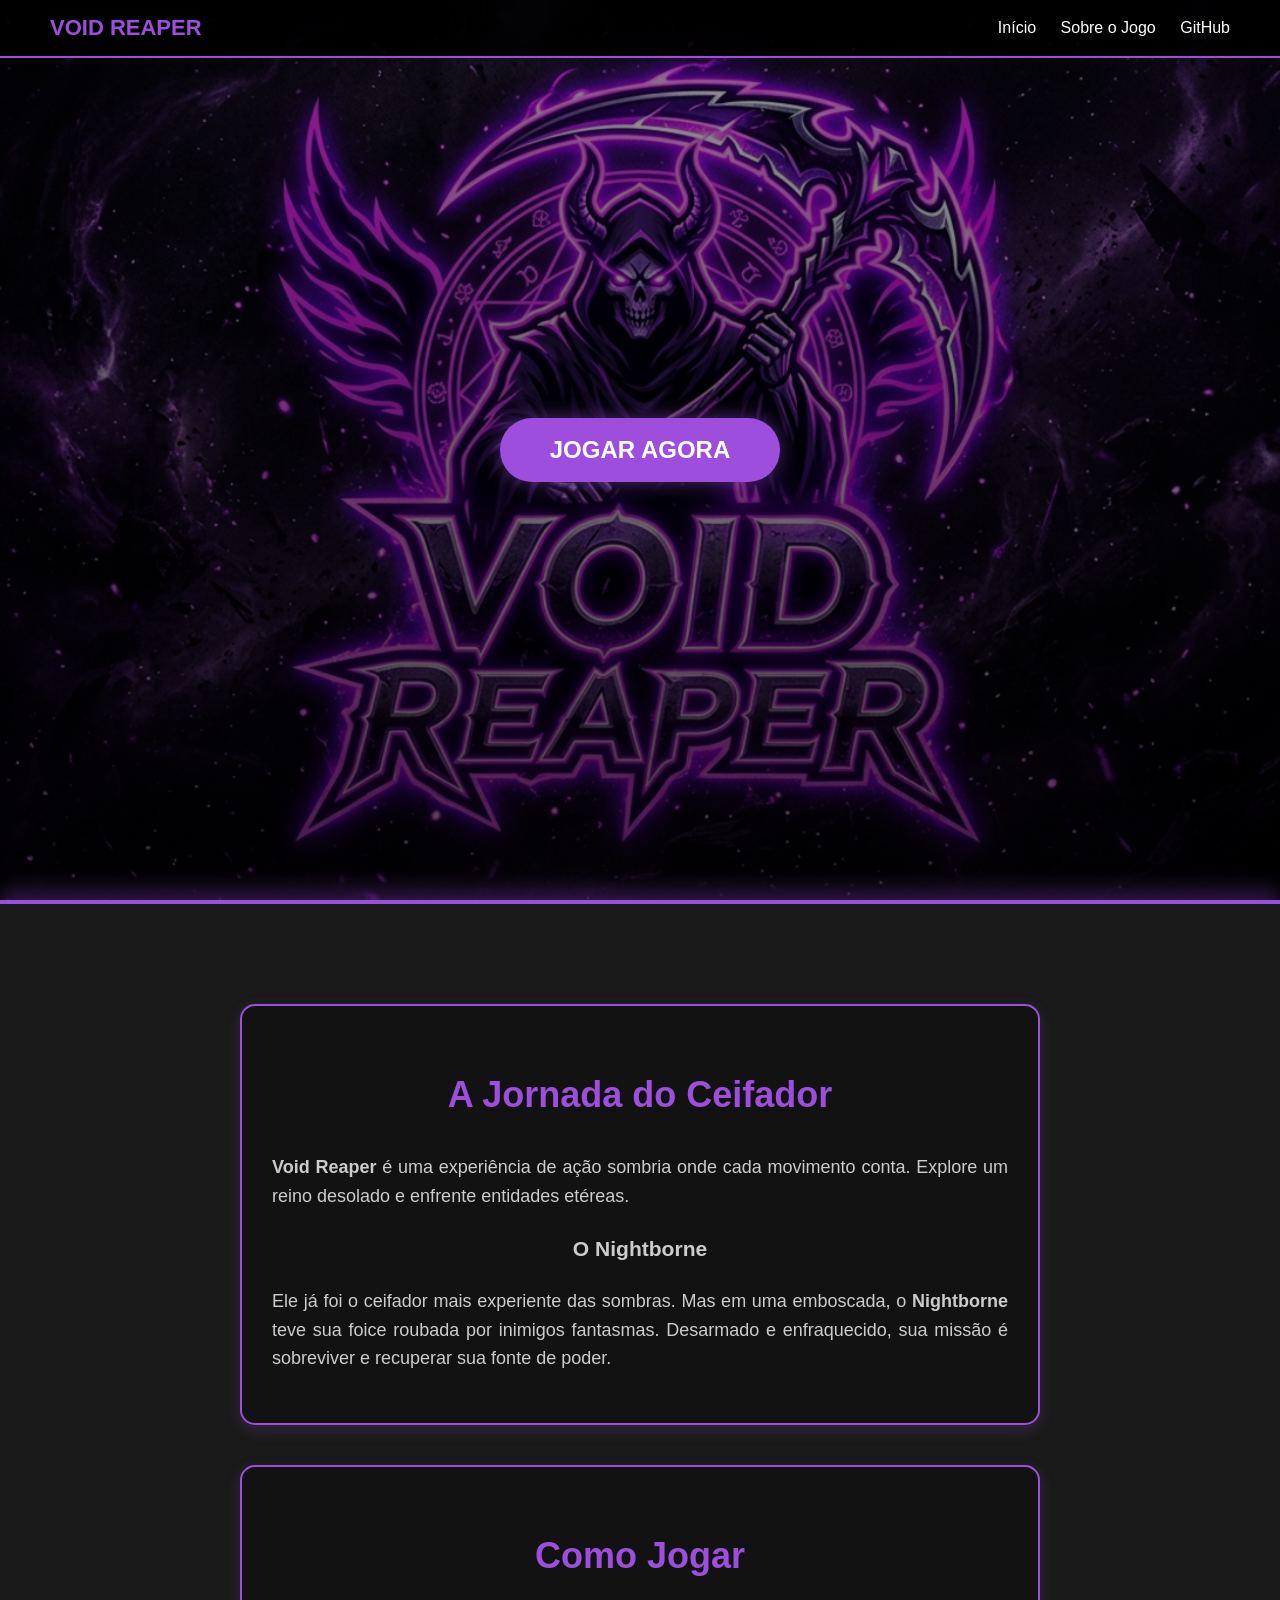
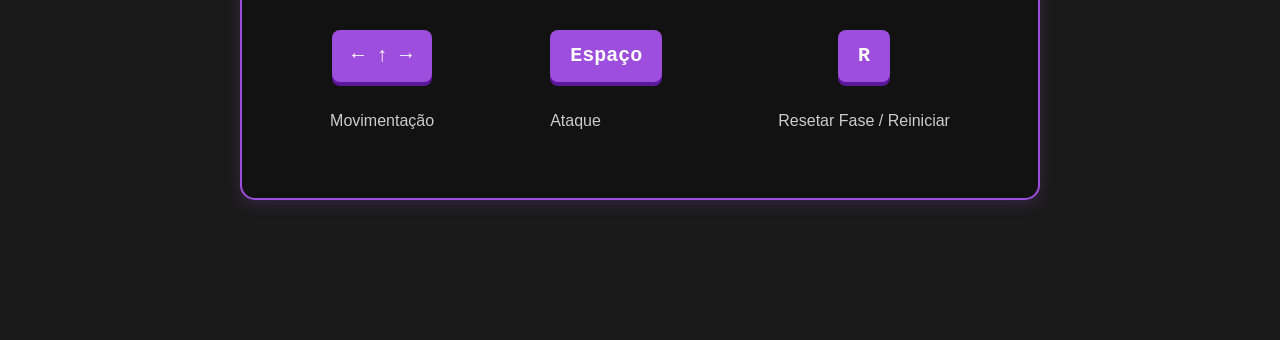
==== index.html @ de6f6bae "Adicionando cards de historia e guia de comandos" ====
<!DOCTYPE html>
<html lang="pt-br">
<head>
    <meta charset="UTF-8">
    <meta name="viewport" content="width=device-width, initial-scale=1.0">
    <title>Void Reaper | Oficial</title>
    <link rel="stylesheet" href="style.css">
</head>

<body>
    
    <header>
        <div class="logo-text">Void Reaper</div>
        <nav>
            <a href="#">Início</a>
            <a href="#sobre">Sobre o Jogo</a>
            <a href="https://github.com/guilhermeboraiko-arch/Jogo-Void-Reaper" target="_blank">GitHub</a>
        </nav>
    </header>

    <section class="hero">
        <a href="game/index.html" target="_blank" class="btn-jogar">JOGAR AGORA</a>
    </section>

    <section id="sobre" class="sobre-section">
        <div class="sobre-container">
            
            <div class="info-card">
                <h2>A Jornada do Ceifador</h2>
                <p><strong>Void Reaper</strong> é uma experiência de ação sombria onde cada movimento conta. Explore um reino desolado e enfrente entidades etéreas.</p>
                
                <h3>O Nightborne</h3>
                <p>Ele já foi o ceifador mais experiente das sombras. Mas em uma emboscada, o <strong>Nightborne</strong> teve sua foice roubada por inimigos fantasmas. Desarmado e enfraquecido, sua missão é sobreviver e recuperar sua fonte de poder.</p>
            </div>

            <div class="info-card">
                <h2>Como Jogar</h2>
                <div class="comandos-grid">
                    <div class="comando-item">
                        <span class="tecla">← ↑ →</span>
                        <p>Movimentação</p>
                    </div>
                    <div class="comando-item">
                        <span class="tecla">Espaço</span>
                        <p>Ataque</p>
                    </div>
                    <div class="comando-item">
                        <span class="tecla">R</span>
                        <p>Resetar Fase / Reiniciar</p>
                    </div>
                </div>
            </div>

        </div>
    </section>

</body>
</html>
---- style.css ----
html { 
    scroll-behavior: smooth !important; 
}

body, html {
    margin: 0; 
    padding: 0;
    font-family: 'Segoe UI', sans-serif;
    background-color: #0d0d0d; 
    color: white;
}

/* Cabeçalho */
header {
    background-color: rgba(0, 0, 0, 0.9);
    padding: 15px 50px;
    display: flex; 
    justify-content: space-between; 
    align-items: center;
    border-bottom: 2px solid #9d4edd;
    position: fixed; 
    width: 100%; 
    top: 0; 
    z-index: 1000; 
    box-sizing: border-box;
}

.logo-text { 
    font-size: 22px; 
    font-weight: bold; 
    color: #9d4edd; 
    text-transform: uppercase; 
}

nav a { 
    color: white; 
    text-decoration: none; 
    margin-left: 20px; 
    transition: 0.3s; 
}

nav a:hover { 
    color: #9d4edd; 
}

.hero {
    height: 100vh;
    background: linear-gradient(rgba(0,0,0,0.4), rgba(0,0,0,0.7)), 
                url('VoidReaper.png') no-repeat center center;
    background-size: cover;
    display: flex; 
    justify-content: center; 
    align-items: center;
}

.btn-jogar {
    padding: 18px 50px; 
    font-size: 24px; 
    background-color: #9d4edd;
    color: white; 
    border-radius: 50px; 
    text-decoration: none; 
    font-weight: bold;
    box-shadow: 0px 0px 20px rgba(157, 78, 221, 0.5);
    transition: 0.4s;
}

.btn-jogar:hover {
    background-color: #7b2cbf;
    transform: scale(1.1);
}

.sobre-section {
    padding: 100px 50px;
    background-color: #1a1a1a;
    text-align: center;
    line-height: 1.6;
}

.sobre-section h2 { 
    color: #9d4edd; 
    font-size: 36px; 
}

.sobre-container { 
    max-width: 800px; 
    margin: 0 auto; 
    font-size: 18px; 
    color: #ccc; 
}

.sobre-container p {
    margin-bottom: 20px;
    text-align: justify;
}

.sobre-container h2 {
    margin-top: 30px;
}

.sobre-section {
    padding: 100px 50px;
    background-color: #1a1a1a;
    text-align: center;
    line-height: 1.6;
    border-top: 4px solid #9d4edd; 
    box-shadow: 0px -10px 20px rgba(157, 78, 221, 0.3);
}
/* Organização dos Cards */
.info-card {
    background-color: #121212;
    border: 2px solid #9d4edd;
    border-radius: 15px;
    padding: 30px;
    margin-bottom: 40px;
    box-shadow: 0px 5px 15px rgba(157, 78, 221, 0.2);
    transition: 0.3s;
}

.info-card:hover {
    transform: translateY(-5px);
    box-shadow: 0px 8px 25px rgba(157, 78, 221, 0.4);
}

.comandos-grid {
    display: flex;
    justify-content: space-around;
    flex-wrap: wrap;
    margin-top: 20px;
}

.comando-item {
    margin: 15px;
    text-align: center;
}

.tecla {
    display: inline-block;
    background-color: #9d4edd;
    color: white;
    padding: 10px 20px;
    border-radius: 8px;
    font-family: 'Courier New', Courier, monospace;
    font-weight: bold;
    font-size: 20px;
    margin-bottom: 10px;
    box-shadow: 0px 4px 0px #5a189a;
}

.comando-item p {
    color: #ccc;
    font-size: 16px;
}
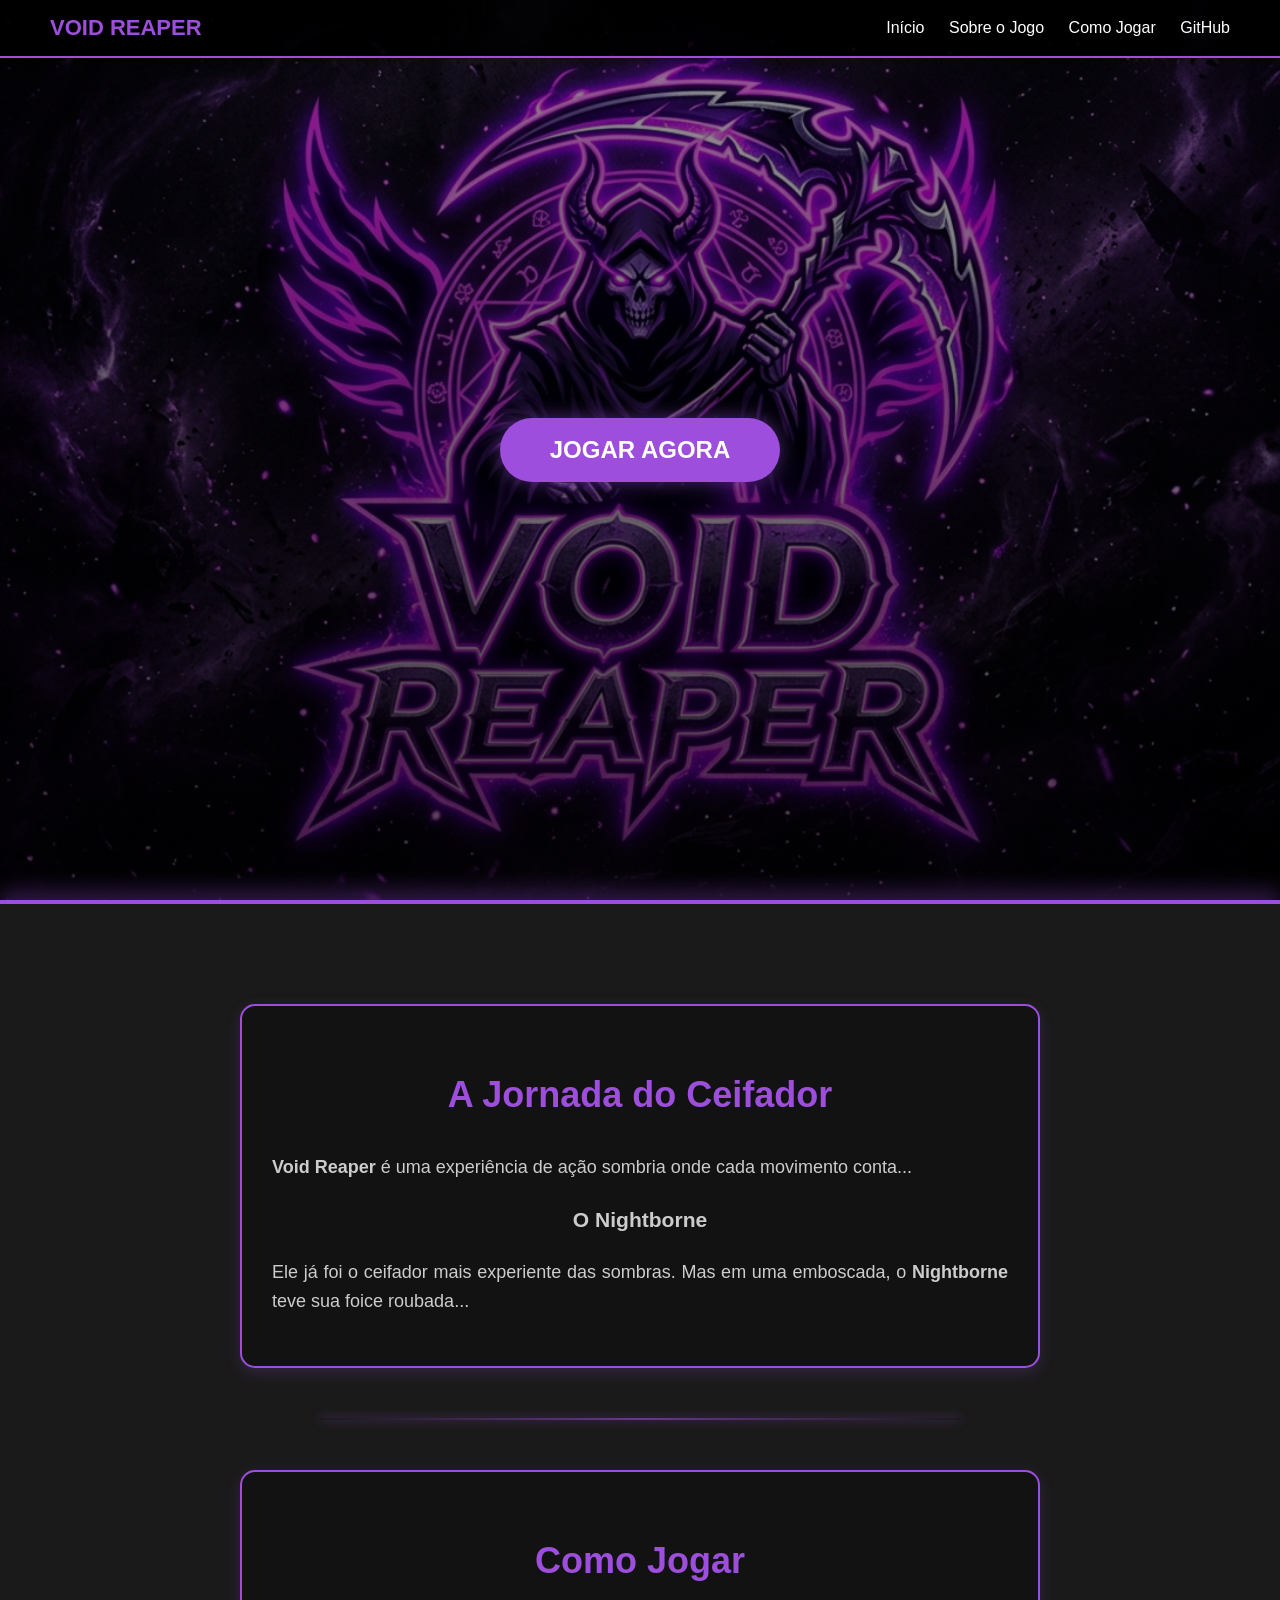
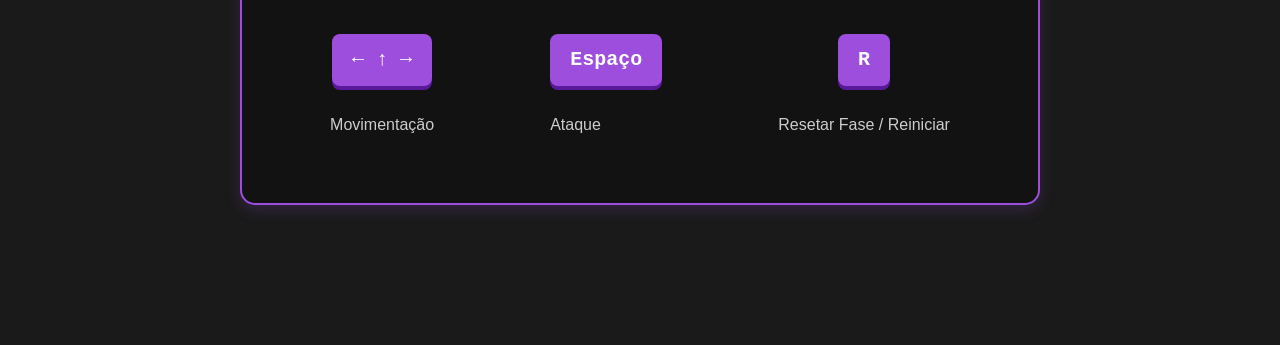
==== commit 7d3abfa1: "Adicionando menu de como jogar e divisória" ====
--- a/index.html
+++ b/index.html
@@ -14,6 +14,7 @@
         <nav>
             <a href="#">Início</a>
             <a href="#sobre">Sobre o Jogo</a>
+            <a href="#comojogar">Como Jogar</a>
             <a href="https://github.com/guilhermeboraiko-arch/Jogo-Void-Reaper" target="_blank">GitHub</a>
         </nav>
     </header>
@@ -23,36 +24,37 @@
     </section>
 
     <section id="sobre" class="sobre-section">
-        <div class="sobre-container">
-            
-            <div class="info-card">
-                <h2>A Jornada do Ceifador</h2>
-                <p><strong>Void Reaper</strong> é uma experiência de ação sombria onde cada movimento conta. Explore um reino desolado e enfrente entidades etéreas.</p>
-                
-                <h3>O Nightborne</h3>
-                <p>Ele já foi o ceifador mais experiente das sombras. Mas em uma emboscada, o <strong>Nightborne</strong> teve sua foice roubada por inimigos fantasmas. Desarmado e enfraquecido, sua missão é sobreviver e recuperar sua fonte de poder.</p>
-            </div>
+    <div class="sobre-container">
+        
+        <div class="info-card">
+            <h2>A Jornada do Ceifador</h2>
+            <p><strong>Void Reaper</strong> é uma experiência de ação sombria onde cada movimento conta...</p>
+            <h3>O Nightborne</h3>
+            <p>Ele já foi o ceifador mais experiente das sombras. Mas em uma emboscada, o <strong>Nightborne</strong> teve sua foice roubada...</p>
+        </div>
 
-            <div class="info-card">
-                <h2>Como Jogar</h2>
-                <div class="comandos-grid">
-                    <div class="comando-item">
-                        <span class="tecla">← ↑ →</span>
-                        <p>Movimentação</p>
-                    </div>
-                    <div class="comando-item">
-                        <span class="tecla">Espaço</span>
-                        <p>Ataque</p>
-                    </div>
-                    <div class="comando-item">
-                        <span class="tecla">R</span>
-                        <p>Resetar Fase / Reiniciar</p>
-                    </div>
+        <div class="divisor"></div>
+
+        <div id="controles" class="info-card">
+            <h2>Como Jogar</h2>
+            <div class="comandos-grid">
+                <div class="comando-item">
+                    <span class="tecla">← ↑ →</span>
+                    <p>Movimentação</p>
+                </div>
+                <div class="comando-item">
+                    <span class="tecla">Espaço</span>
+                    <p>Ataque</p>
+                </div>
+                <div class="comando-item">
+                    <span class="tecla">R</span>
+                    <p>Resetar Fase / Reiniciar</p>
                 </div>
             </div>
+        </div>
 
-        </div>
-    </section>
+    </div>
+</section>
 
 </body>
 </html>
--- a/style.css
+++ b/style.css
@@ -10,7 +10,6 @@
     color: white;
 }
 
-/* Cabeçalho */
 header {
     background-color: rgba(0, 0, 0, 0.9);
     padding: 15px 50px;
@@ -106,7 +105,7 @@
     border-top: 4px solid #9d4edd; 
     box-shadow: 0px -10px 20px rgba(157, 78, 221, 0.3);
 }
-/* Organização dos Cards */
+
 .info-card {
     background-color: #121212;
     border: 2px solid #9d4edd;
@@ -150,4 +149,17 @@
 .comando-item p {
     color: #ccc;
     font-size: 16px;
+}
+
+.divisor {
+    height: 2px;
+    background: linear-gradient(to right, transparent, #9d4edd, transparent);
+    margin: 50px auto;
+    width: 80%;
+    box-shadow: 0px 0px 10px #9d4edd;
+    opacity: 0.6;
+}
+
+#controles {
+    scroll-margin-top: 100px; 
 }
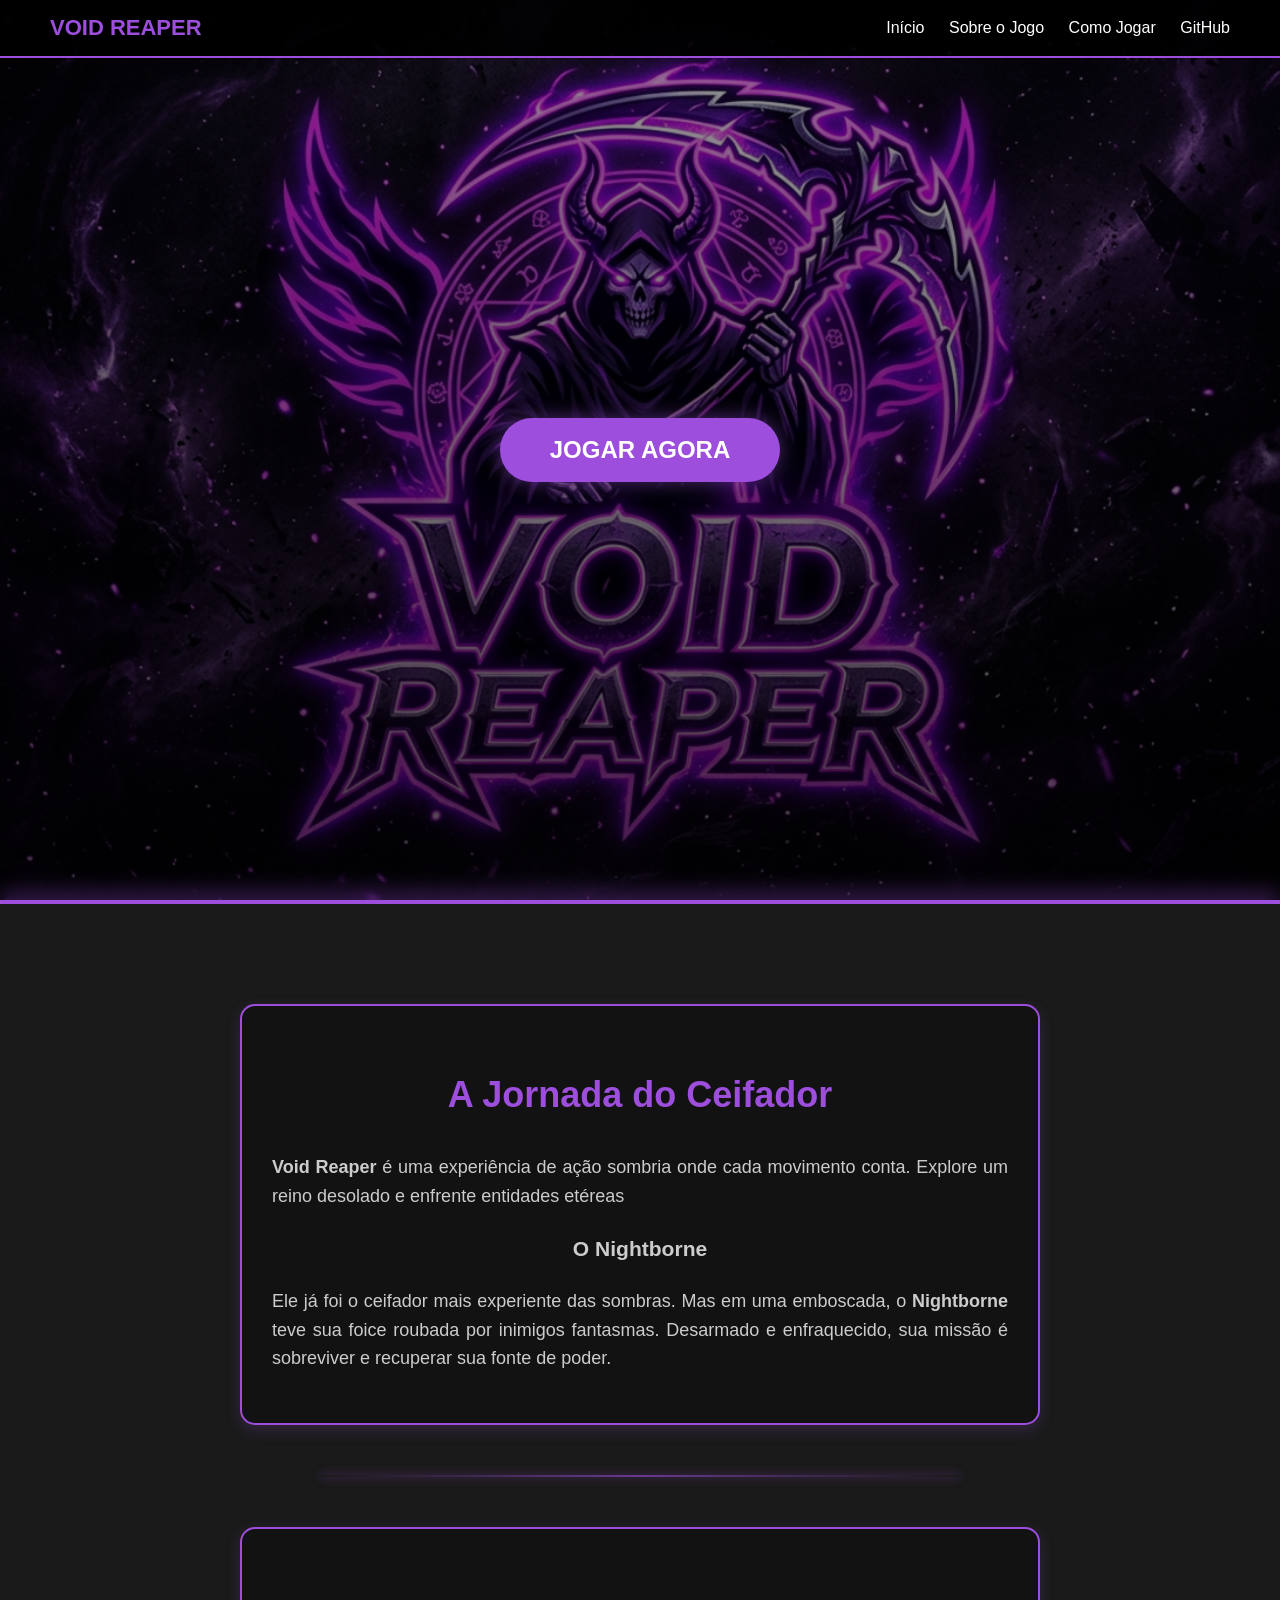
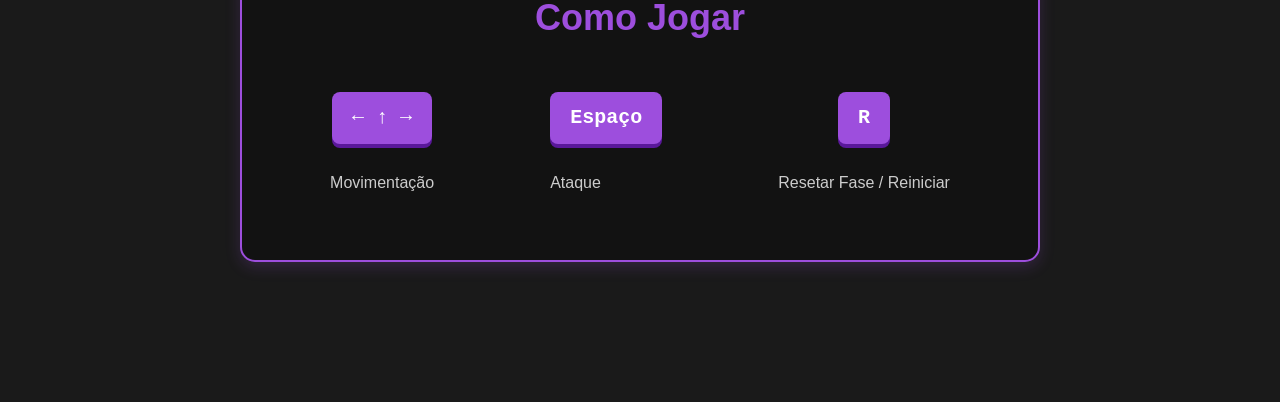
==== commit 6881b51b: "comojogar" ====
--- a/index.html
+++ b/index.html
@@ -28,14 +28,14 @@
         
         <div class="info-card">
             <h2>A Jornada do Ceifador</h2>
-            <p><strong>Void Reaper</strong> é uma experiência de ação sombria onde cada movimento conta...</p>
+            <p><strong>Void Reaper</strong> é uma experiência de ação sombria onde cada movimento conta. Explore um reino desolado e enfrente entidades etéreas</p>
             <h3>O Nightborne</h3>
-            <p>Ele já foi o ceifador mais experiente das sombras. Mas em uma emboscada, o <strong>Nightborne</strong> teve sua foice roubada...</p>
+            <p>Ele já foi o ceifador mais experiente das sombras. Mas em uma emboscada, o <strong>Nightborne</strong> teve sua foice roubada por inimigos fantasmas. Desarmado e enfraquecido, sua missão é sobreviver e recuperar sua fonte de poder.</p>
         </div>
 
         <div class="divisor"></div>
 
-        <div id="controles" class="info-card">
+        <div id="Como Jogar" class="info-card">
             <h2>Como Jogar</h2>
             <div class="comandos-grid">
                 <div class="comando-item">
--- a/style.css
+++ b/style.css
@@ -160,6 +160,6 @@
     opacity: 0.6;
 }
 
-#controles {
+#comojogar {
     scroll-margin-top: 100px; 
 }
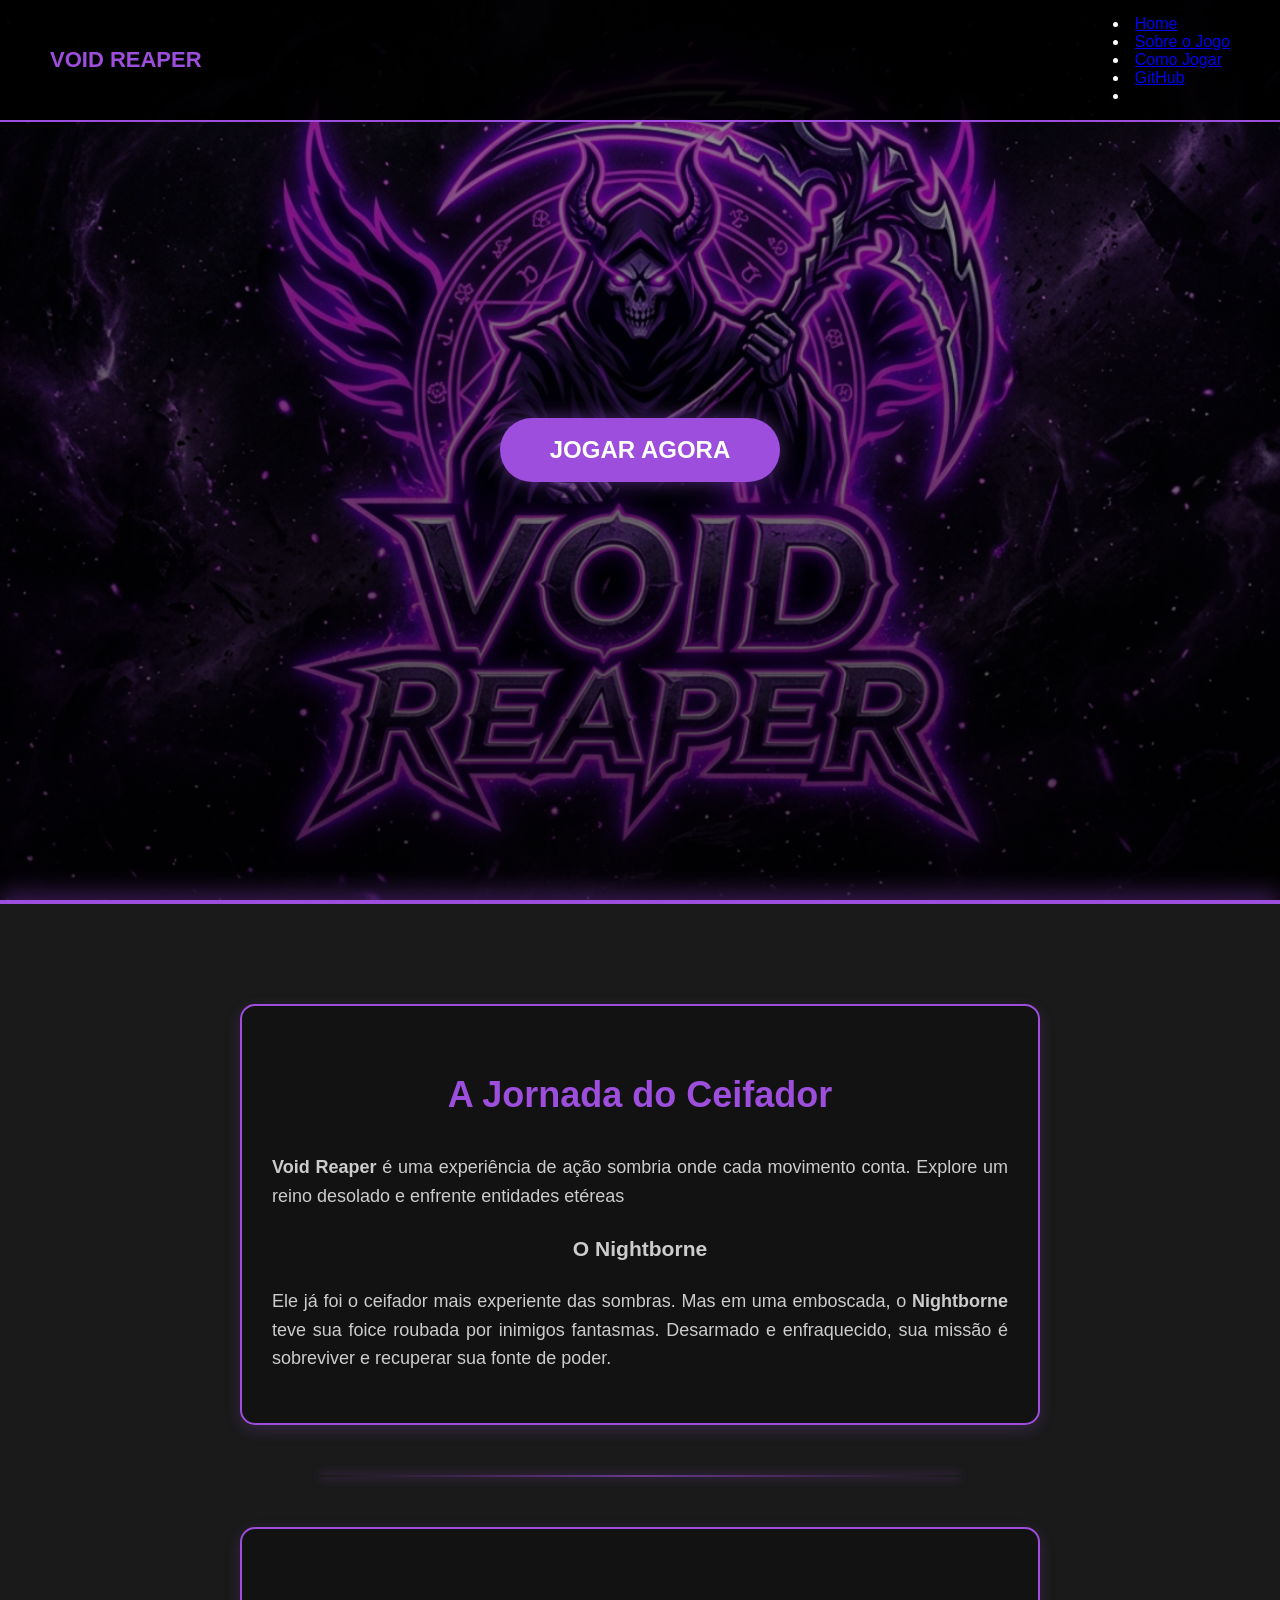
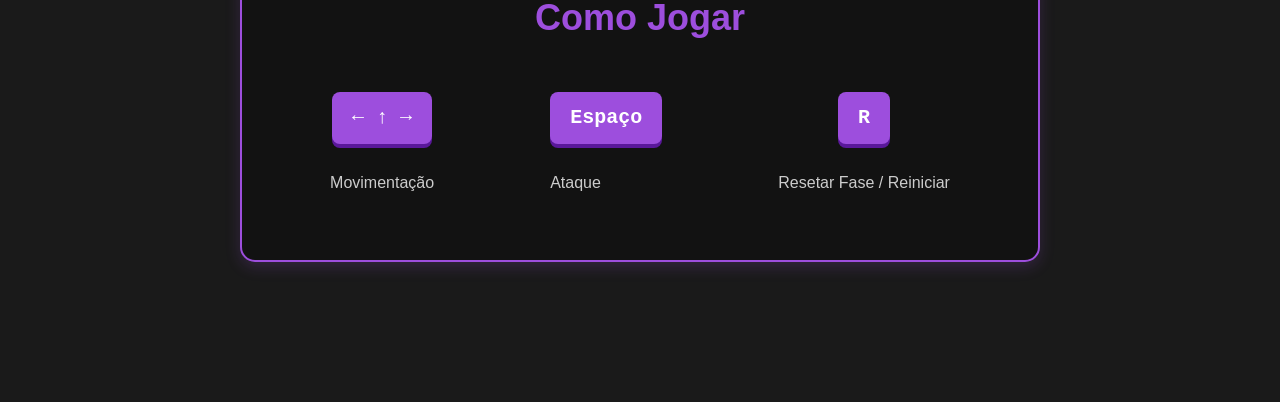
==== commit a127ecb4: "upt" ====
--- a/index.html
+++ b/index.html
@@ -12,10 +12,10 @@
     <header>
         <div class="logo-text">Void Reaper</div>
         <nav>
-            <a href="#">Início</a>
-            <a href="#sobre">Sobre o Jogo</a>
-            <a href="#comojogar">Como Jogar</a>
-            <a href="https://github.com/guilhermeboraiko-arch/Jogo-Void-Reaper" target="_blank">GitHub</a>
+        <li><a href="#home">Home</a></li>
+        <li><a href="#sobre">Sobre o Jogo</a></li>
+        <li><a href="#como-jogar">Como Jogar</a></li>
+        <li><a href="https://github.com/guilhermeboraiko-arch/Jogo-Void-Reaper" target="_blank">GitHub</a><li>
         </nav>
     </header>
 
@@ -35,7 +35,7 @@
 
         <div class="divisor"></div>
 
-        <div id="Como Jogar" class="info-card">
+        <div id="como-jogar" class="info-card">
             <h2>Como Jogar</h2>
             <div class="comandos-grid">
                 <div class="comando-item">
--- a/style.css
+++ b/style.css
@@ -31,15 +31,29 @@
     text-transform: uppercase; 
 }
 
-nav a { 
-    color: white; 
-    text-decoration: none; 
-    margin-left: 20px; 
-    transition: 0.3s; 
+nav ul li a {
+    text-decoration: none;
+    color: white;
+    font-weight: bold;
+    padding: 10px 20px;
+    border: 2px solid #9d4edd;
+    background-color: rgba(157, 78, 221, 0.1);
+    border-radius: 5px;
+    transition: 0.3s;
+    display: inline-block;
 }
 
-nav a:hover { 
-    color: #9d4edd; 
+
+nav ul li a:hover {
+    background-color: #9d4edd;
+    color: #000;
+    box-shadow: 0px 0px 15px #9d4edd;
+    transform: translateY(-3px);
+}
+
+nav ul li {
+    display: inline-block;
+    margin: 0 10px;
 }
 
 .hero {
@@ -160,6 +174,6 @@
     opacity: 0.6;
 }
 
-#comojogar {
+#como-jogar {
     scroll-margin-top: 100px; 
 }
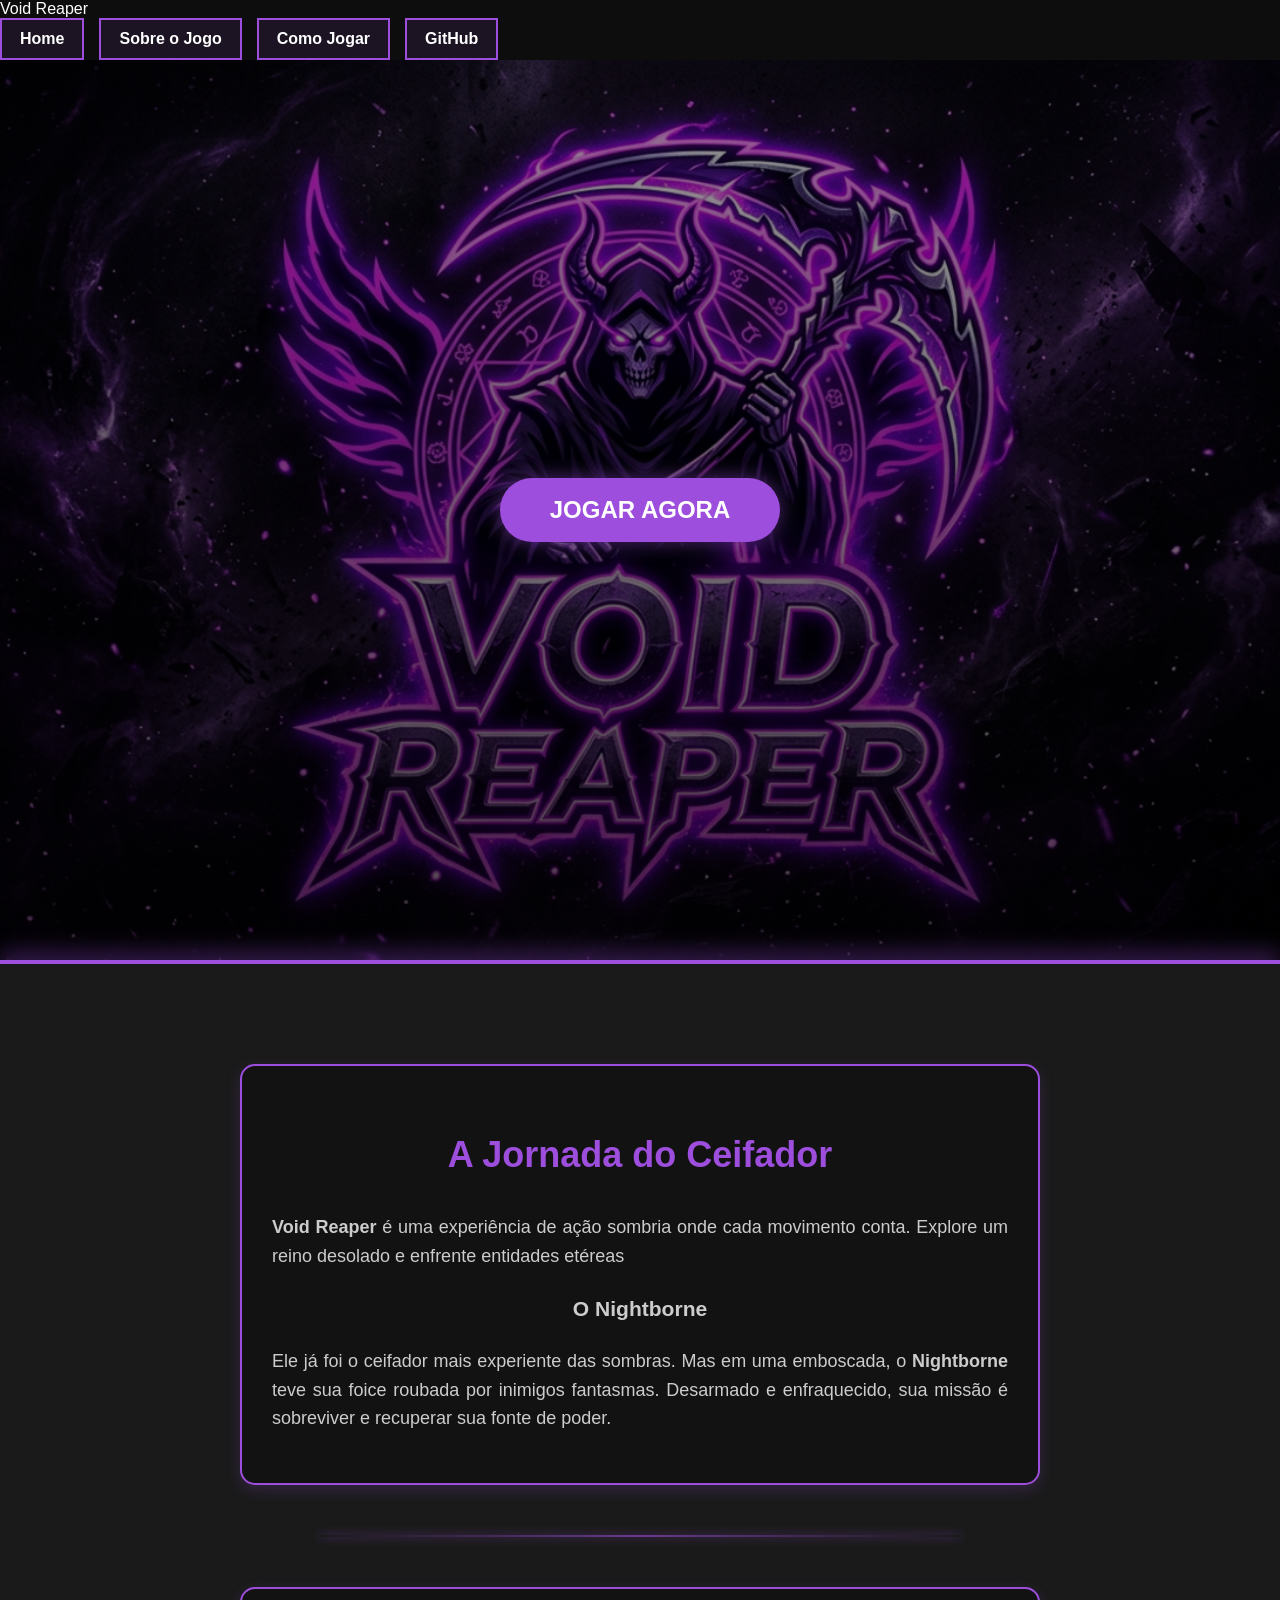
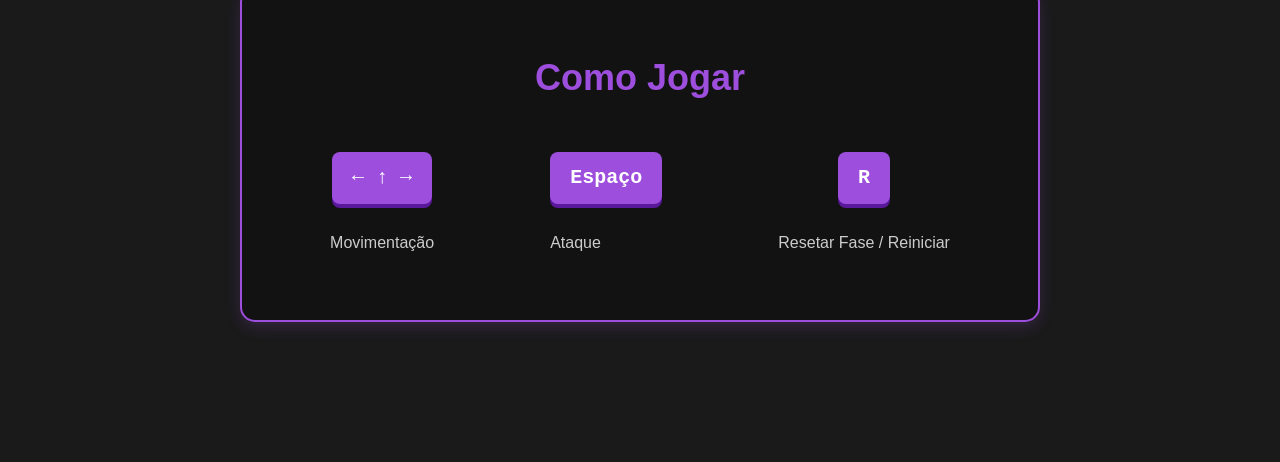
==== commit 59a41270: "updt" ====
--- a/index.html
+++ b/index.html
@@ -12,10 +12,12 @@
     <header>
         <div class="logo-text">Void Reaper</div>
         <nav>
-        <li><a href="#home">Home</a></li>
-        <li><a href="#sobre">Sobre o Jogo</a></li>
-        <li><a href="#como-jogar">Como Jogar</a></li>
-        <li><a href="https://github.com/guilhermeboraiko-arch/Jogo-Void-Reaper" target="_blank">GitHub</a><li>
+        <ul>
+            <li><a href="#home">Home</a></li>
+            <li><a href="#sobre">Sobre o Jogo</a></li>
+            <li><a href="#como-jogar">Como Jogar</a></li>
+            <li><a href="https://github.com/guilhermeboraiko-arch/Jogo-Void-Reaper" target="_blank">GitHub</a><li>
+        </ul>
         </nav>
     </header>
 
--- a/style.css
+++ b/style.css
@@ -10,50 +10,38 @@
     color: white;
 }
 
-header {
-    background-color: rgba(0, 0, 0, 0.9);
-    padding: 15px 50px;
-    display: flex; 
-    justify-content: space-between; 
+header .container {
+    display: flex;
+    justify-content: space-between;
     align-items: center;
-    border-bottom: 2px solid #9d4edd;
-    position: fixed; 
-    width: 100%; 
-    top: 0; 
-    z-index: 1000; 
-    box-sizing: border-box;
+    padding: 10px 20px;
 }
 
-.logo-text { 
-    font-size: 22px; 
-    font-weight: bold; 
-    color: #9d4edd; 
-    text-transform: uppercase; 
+nav ul {
+    list-style: none;
+    display: flex;
+    margin: 0;
+    padding: 0;
+    gap: 15px;
 }
 
 nav ul li a {
     text-decoration: none;
     color: white;
     font-weight: bold;
-    padding: 10px 20px;
+    padding: 10px 18px;
     border: 2px solid #9d4edd;
     background-color: rgba(157, 78, 221, 0.1);
-    border-radius: 5px;
     transition: 0.3s;
     display: inline-block;
+    white-space: nowrap;
 }
-
 
 nav ul li a:hover {
     background-color: #9d4edd;
-    color: #000;
+    color: white;
     box-shadow: 0px 0px 15px #9d4edd;
-    transform: translateY(-3px);
-}
-
-nav ul li {
-    display: inline-block;
-    margin: 0 10px;
+    transform: translateY(-2px);
 }
 
 .hero {
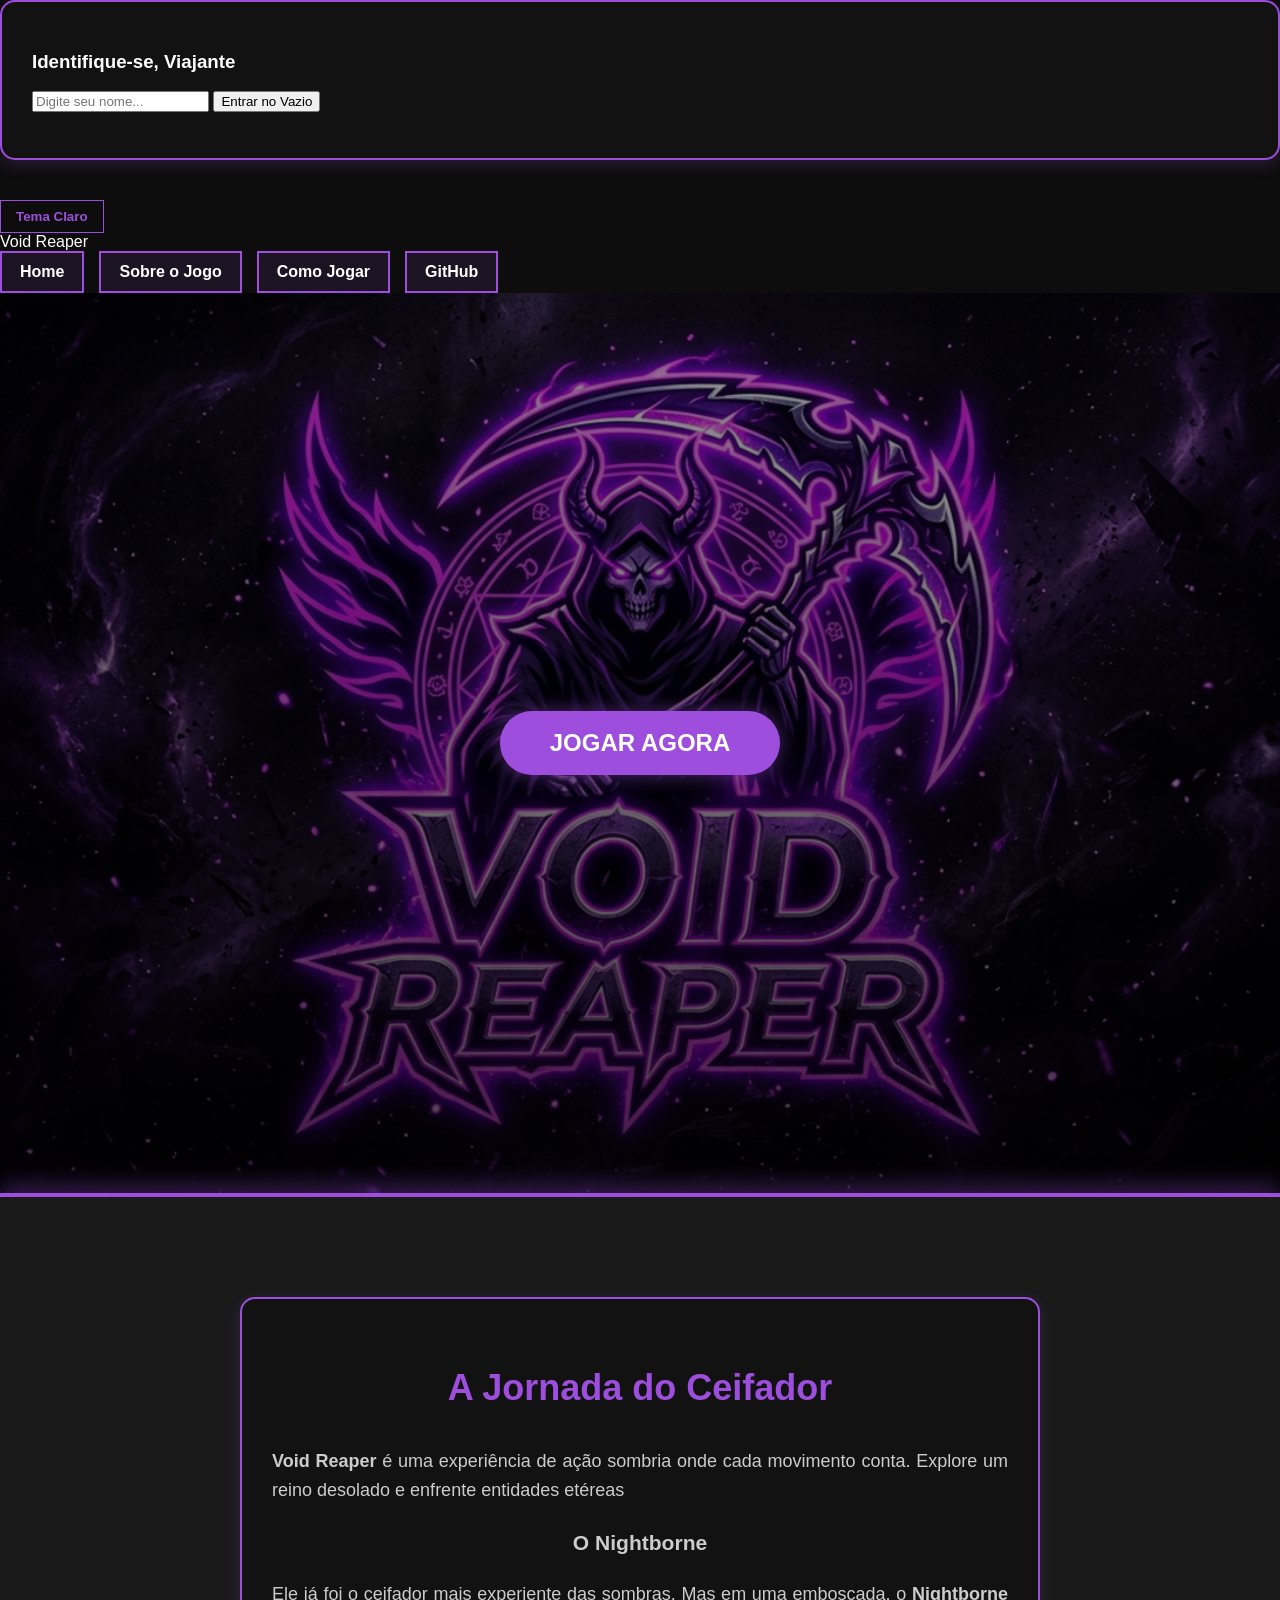
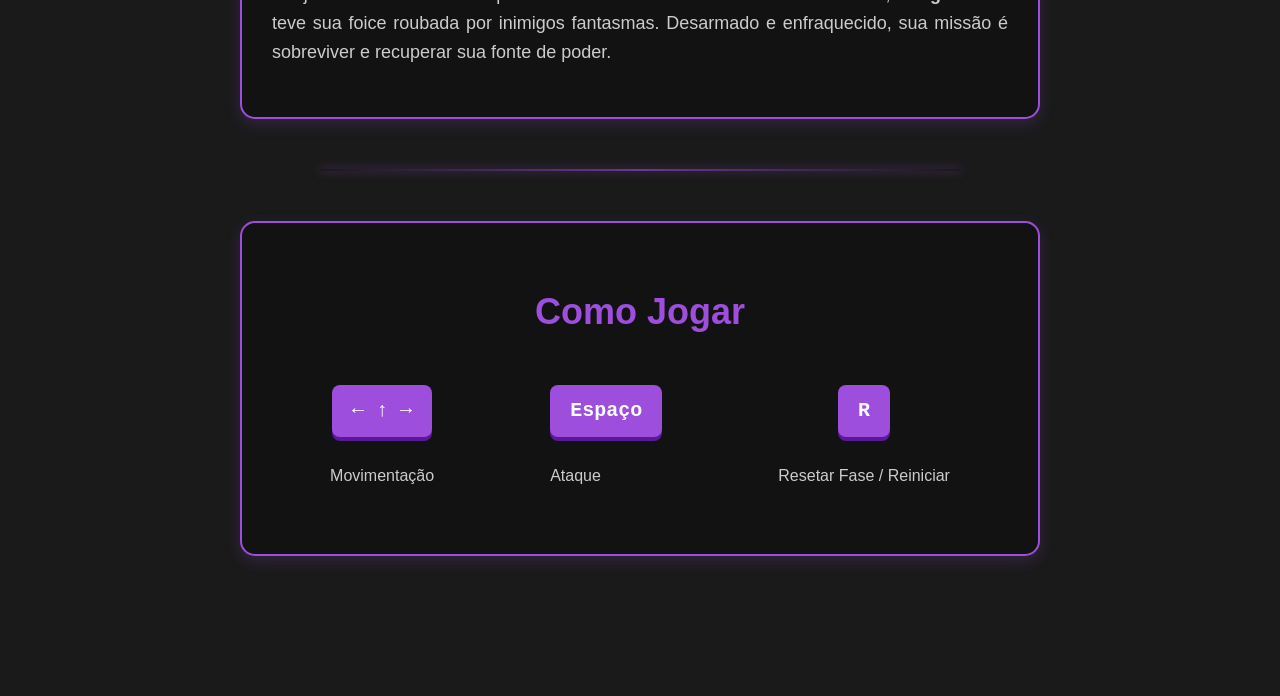
==== commit cae46aa1: "Rubrica Tech Forge completa" ====
--- a/index.html
+++ b/index.html
@@ -6,6 +6,19 @@
     <title>Void Reaper | Oficial</title>
     <link rel="stylesheet" href="style.css">
 </head>
+
+<script src="script.js"></script>
+<div id="conteudo-sensivel" style="filter: blur(20px);">
+   </div>
+
+   <section id="saudacao-area" class="info-card">
+    <h3>Identifique-se, Viajante</h3>
+    <input type="text" id="nome-usuario" placeholder="Digite seu nome...">
+    <button onclick="boasVindas()">Entrar no Vazio</button>
+    <p id="mensagem-boas-vindas"></p>
+</section>
+
+<button id="botao-tema" onclick="alternarTema()">Tema Claro</button>
 
 <body>
     
--- a/style.css
+++ b/style.css
@@ -164,4 +164,31 @@
 
 #como-jogar {
     scroll-margin-top: 100px; 
+}
+
+body.light-mode {
+    background-color: #e0e0e0;
+    color: #1a1a1a;
+}
+
+body.light-mode header, 
+body.light-mode .info-card {
+    background-color: #ffffff;
+    color: #1a1a1a;
+    box-shadow: 0px 4px 10px rgba(0,0,0,0.1);
+}
+
+body.light-mode nav ul li a {
+    color: #9d4edd;
+    border-color: #9d4edd;
+}
+
+#botao-tema {
+    padding: 8px 15px;
+    cursor: pointer;
+    background: transparent;
+    border: 1px solid #9d4edd;
+    color: #9d4edd;
+    font-weight: bold;
+    transition: 0.3s;
 }
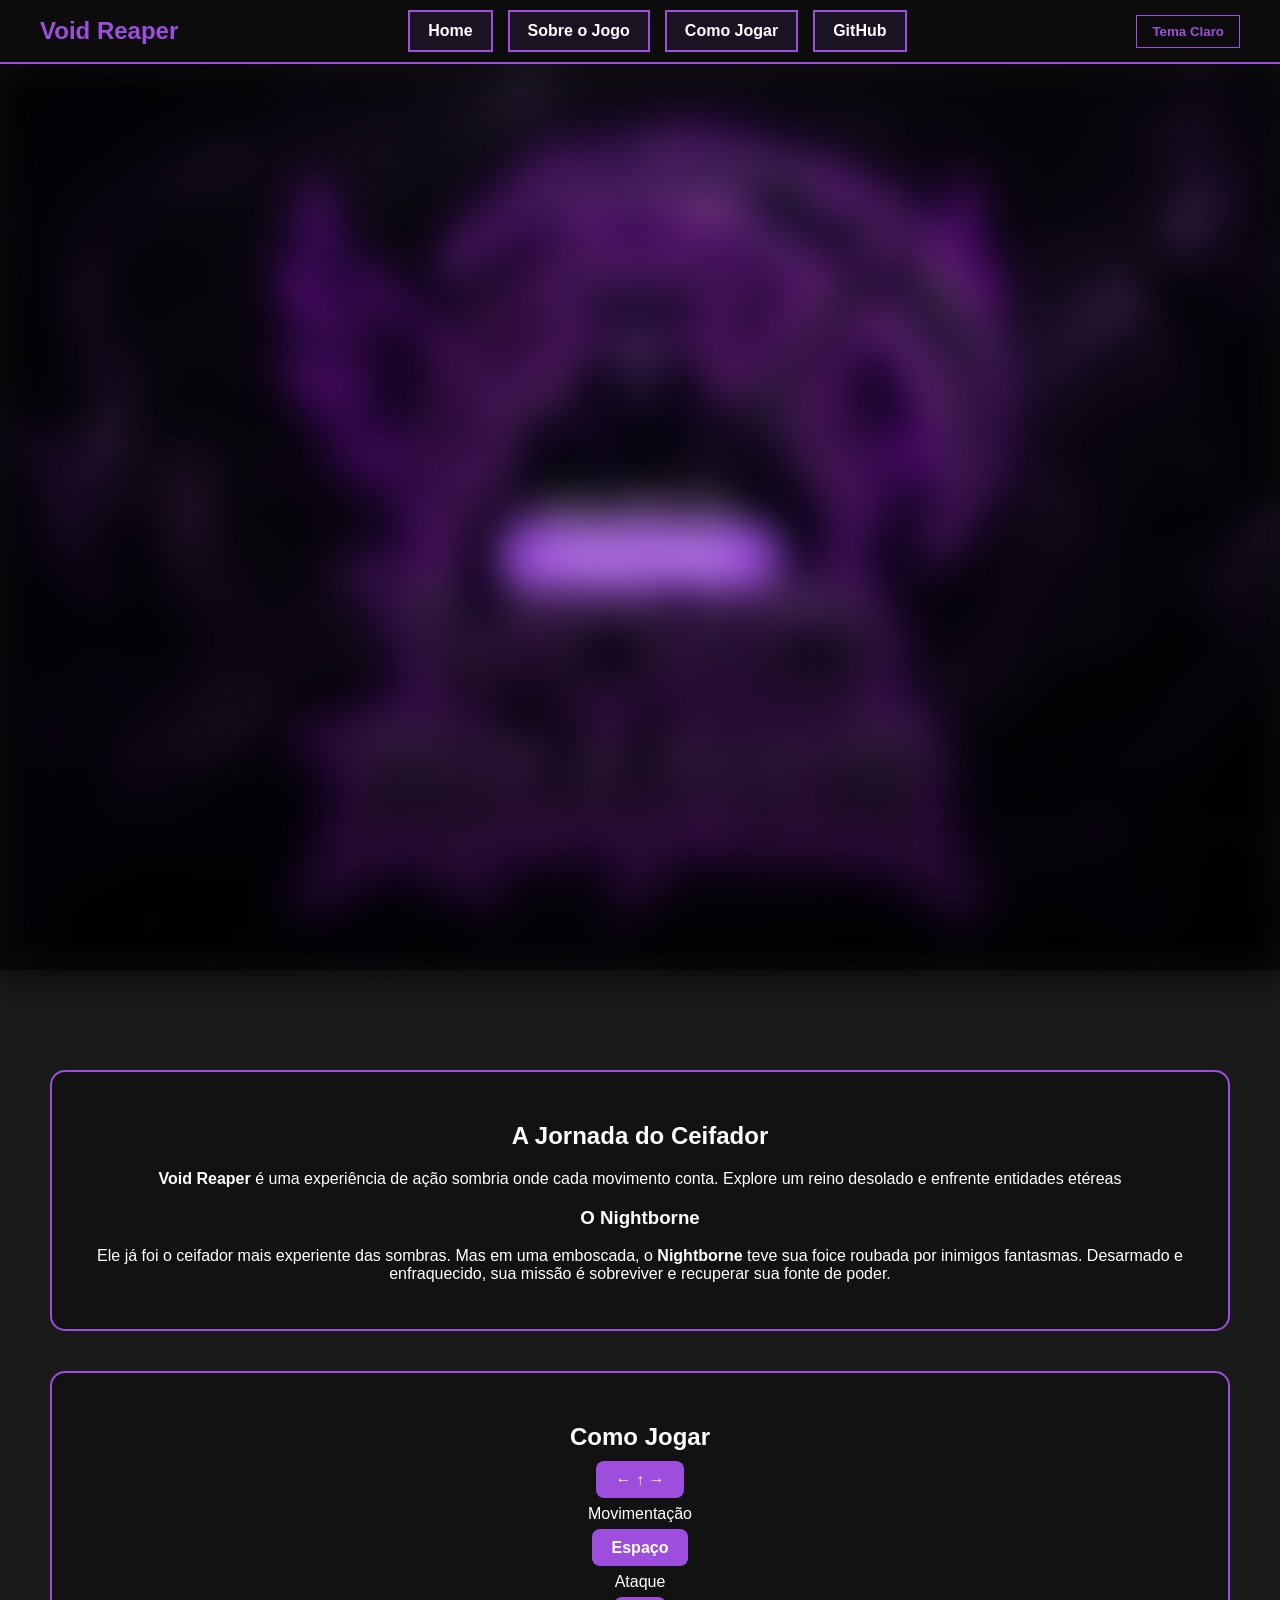
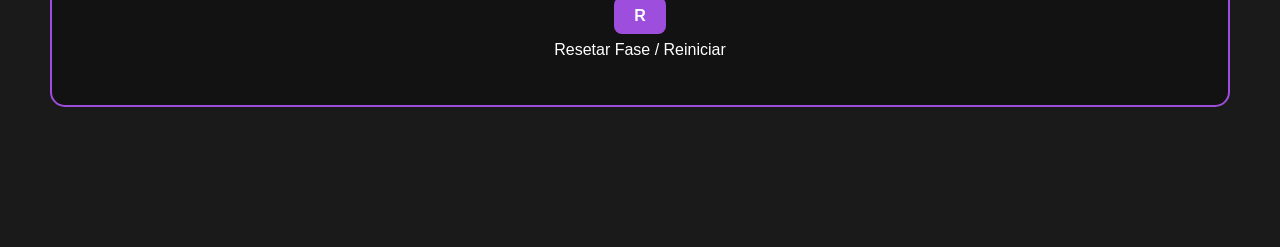
==== commit aa5fa906: "updt" ====
--- a/index.html
+++ b/index.html
@@ -6,70 +6,63 @@
     <title>Void Reaper | Oficial</title>
     <link rel="stylesheet" href="style.css">
 </head>
-
-<script src="script.js"></script>
-<div id="conteudo-sensivel" style="filter: blur(20px);">
-   </div>
-
-   <section id="saudacao-area" class="info-card">
-    <h3>Identifique-se, Viajante</h3>
-    <input type="text" id="nome-usuario" placeholder="Digite seu nome...">
-    <button onclick="boasVindas()">Entrar no Vazio</button>
-    <p id="mensagem-boas-vindas"></p>
-</section>
-
-<button id="botao-tema" onclick="alternarTema()">Tema Claro</button>
-
 <body>
     
     <header>
-        <div class="logo-text">Void Reaper</div>
-        <nav>
-        <ul>
-            <li><a href="#home">Home</a></li>
-            <li><a href="#sobre">Sobre o Jogo</a></li>
-            <li><a href="#como-jogar">Como Jogar</a></li>
-            <li><a href="https://github.com/guilhermeboraiko-arch/Jogo-Void-Reaper" target="_blank">GitHub</a><li>
-        </ul>
-        </nav>
+        <div class="header-container">
+            <div class="logo-text">Void Reaper</div>
+            <nav>
+                <ul>
+                    <li><a href="#home">Home</a></li>
+                    <li><a href="#sobre">Sobre o Jogo</a></li>
+                    <li><a href="#como-jogar">Como Jogar</a></li>
+                    <li><a href="https://github.com/guilhermeboraiko-arch/Jogo-Void-Reaper" target="_blank">GitHub</a></li>
+                </ul>
+            </nav>
+            <button id="botao-tema" onclick="alternarTema()">Tema Claro</button>
+        </div>
     </header>
 
-    <section class="hero">
-        <a href="game/index.html" target="_blank" class="btn-jogar">JOGAR AGORA</a>
-    </section>
+    <div id="conteudo-sensivel" style="filter: blur(20px); transition: 0.5s;">
+        <section id="home" class="hero">
+            <div class="hero-inner">
+                <p id="mensagem-boas-vindas" style="font-size: 24px; font-weight: bold; text-shadow: 2px 2px 10px black; margin-bottom: 20px;"></p>
+                <a href="game/index.html" target="_blank" class="btn-jogar">JOGAR AGORA</a>
+            </div>
+        </section>
+    </div>
 
     <section id="sobre" class="sobre-section">
-    <div class="sobre-container">
-        
-        <div class="info-card">
-            <h2>A Jornada do Ceifador</h2>
-            <p><strong>Void Reaper</strong> é uma experiência de ação sombria onde cada movimento conta. Explore um reino desolado e enfrente entidades etéreas</p>
-            <h3>O Nightborne</h3>
-            <p>Ele já foi o ceifador mais experiente das sombras. Mas em uma emboscada, o <strong>Nightborne</strong> teve sua foice roubada por inimigos fantasmas. Desarmado e enfraquecido, sua missão é sobreviver e recuperar sua fonte de poder.</p>
-        </div>
+        <div class="sobre-container">
+            <div class="info-card">
+                <h2>A Jornada do Ceifador</h2>
+                <p><strong>Void Reaper</strong> é uma experiência de ação sombria onde cada movimento conta. Explore um reino desolado e enfrente entidades etéreas</p>
+                <h3>O Nightborne</h3>
+                <p>Ele já foi o ceifador mais experiente das sombras. Mas em uma emboscada, o <strong>Nightborne</strong> teve sua foice roubada por inimigos fantasmas. Desarmado e enfraquecido, sua missão é sobreviver e recuperar sua fonte de poder.</p>
+            </div>
 
-        <div class="divisor"></div>
+            <div class="divisor"></div>
 
-        <div id="como-jogar" class="info-card">
-            <h2>Como Jogar</h2>
-            <div class="comandos-grid">
-                <div class="comando-item">
-                    <span class="tecla">← ↑ →</span>
-                    <p>Movimentação</p>
-                </div>
-                <div class="comando-item">
-                    <span class="tecla">Espaço</span>
-                    <p>Ataque</p>
-                </div>
-                <div class="comando-item">
-                    <span class="tecla">R</span>
-                    <p>Resetar Fase / Reiniciar</p>
+            <div id="como-jogar" class="info-card">
+                <h2>Como Jogar</h2>
+                <div class="comandos-grid">
+                    <div class="comando-item">
+                        <span class="tecla">← ↑ →</span>
+                        <p>Movimentação</p>
+                    </div>
+                    <div class="comando-item">
+                        <span class="tecla">Espaço</span>
+                        <p>Ataque</p>
+                    </div>
+                    <div class="comando-item">
+                        <span class="tecla">R</span>
+                        <p>Resetar Fase / Reiniciar</p>
+                    </div>
                 </div>
             </div>
         </div>
+    </section>
 
-    </div>
-</section>
-
+    <script src="script.js"></script>
 </body>
 </html>
--- a/style.css
+++ b/style.css
@@ -2,19 +2,38 @@
     scroll-behavior: smooth !important; 
 }
 
-body, html {
+body {
     margin: 0; 
     padding: 0;
+    padding-top: 70px;
     font-family: 'Segoe UI', sans-serif;
     background-color: #0d0d0d; 
     color: white;
 }
 
-header .container {
+header {
+    position: fixed;
+    top: 0;
+    left: 0;
+    width: 100%;
+    background-color: rgba(13, 13, 13, 0.95);
+    z-index: 1000;
+    border-bottom: 2px solid #9d4edd;
+}
+
+.header-container {
     display: flex;
     justify-content: space-between;
     align-items: center;
-    padding: 10px 20px;
+    padding: 10px 40px;
+    max-width: 1200px;
+    margin: 0 auto;
+}
+
+.logo-text {
+    font-size: 24px;
+    font-weight: bold;
+    color: #9d4edd;
 }
 
 nav ul {
@@ -34,12 +53,10 @@
     background-color: rgba(157, 78, 221, 0.1);
     transition: 0.3s;
     display: inline-block;
-    white-space: nowrap;
 }
 
 nav ul li a:hover {
     background-color: #9d4edd;
-    color: white;
     box-shadow: 0px 0px 15px #9d4edd;
     transform: translateY(-2px);
 }
@@ -50,8 +67,10 @@
                 url('VoidReaper.png') no-repeat center center;
     background-size: cover;
     display: flex; 
+    flex-direction: column;
     justify-content: center; 
     align-items: center;
+    text-align: center;
 }
 
 .btn-jogar {
@@ -75,37 +94,6 @@
     padding: 100px 50px;
     background-color: #1a1a1a;
     text-align: center;
-    line-height: 1.6;
-}
-
-.sobre-section h2 { 
-    color: #9d4edd; 
-    font-size: 36px; 
-}
-
-.sobre-container { 
-    max-width: 800px; 
-    margin: 0 auto; 
-    font-size: 18px; 
-    color: #ccc; 
-}
-
-.sobre-container p {
-    margin-bottom: 20px;
-    text-align: justify;
-}
-
-.sobre-container h2 {
-    margin-top: 30px;
-}
-
-.sobre-section {
-    padding: 100px 50px;
-    background-color: #1a1a1a;
-    text-align: center;
-    line-height: 1.6;
-    border-top: 4px solid #9d4edd; 
-    box-shadow: 0px -10px 20px rgba(157, 78, 221, 0.3);
 }
 
 .info-card {
@@ -114,73 +102,13 @@
     border-radius: 15px;
     padding: 30px;
     margin-bottom: 40px;
-    box-shadow: 0px 5px 15px rgba(157, 78, 221, 0.2);
-    transition: 0.3s;
-}
-
-.info-card:hover {
-    transform: translateY(-5px);
-    box-shadow: 0px 8px 25px rgba(157, 78, 221, 0.4);
-}
-
-.comandos-grid {
-    display: flex;
-    justify-content: space-around;
-    flex-wrap: wrap;
-    margin-top: 20px;
-}
-
-.comando-item {
-    margin: 15px;
-    text-align: center;
 }
 
 .tecla {
-    display: inline-block;
     background-color: #9d4edd;
-    color: white;
     padding: 10px 20px;
     border-radius: 8px;
-    font-family: 'Courier New', Courier, monospace;
     font-weight: bold;
-    font-size: 20px;
-    margin-bottom: 10px;
-    box-shadow: 0px 4px 0px #5a189a;
-}
-
-.comando-item p {
-    color: #ccc;
-    font-size: 16px;
-}
-
-.divisor {
-    height: 2px;
-    background: linear-gradient(to right, transparent, #9d4edd, transparent);
-    margin: 50px auto;
-    width: 80%;
-    box-shadow: 0px 0px 10px #9d4edd;
-    opacity: 0.6;
-}
-
-#como-jogar {
-    scroll-margin-top: 100px; 
-}
-
-body.light-mode {
-    background-color: #e0e0e0;
-    color: #1a1a1a;
-}
-
-body.light-mode header, 
-body.light-mode .info-card {
-    background-color: #ffffff;
-    color: #1a1a1a;
-    box-shadow: 0px 4px 10px rgba(0,0,0,0.1);
-}
-
-body.light-mode nav ul li a {
-    color: #9d4edd;
-    border-color: #9d4edd;
 }
 
 #botao-tema {
@@ -190,5 +118,8 @@
     border: 1px solid #9d4edd;
     color: #9d4edd;
     font-weight: bold;
-    transition: 0.3s;
-}+}
+
+body.light-mode { background-color: #f0f0f0; color: #1a1a1a; }
+body.light-mode header { background-color: #ffffff; }
+body.light-mode .info-card { background-color: #ffffff; color: #1a1a1a; }
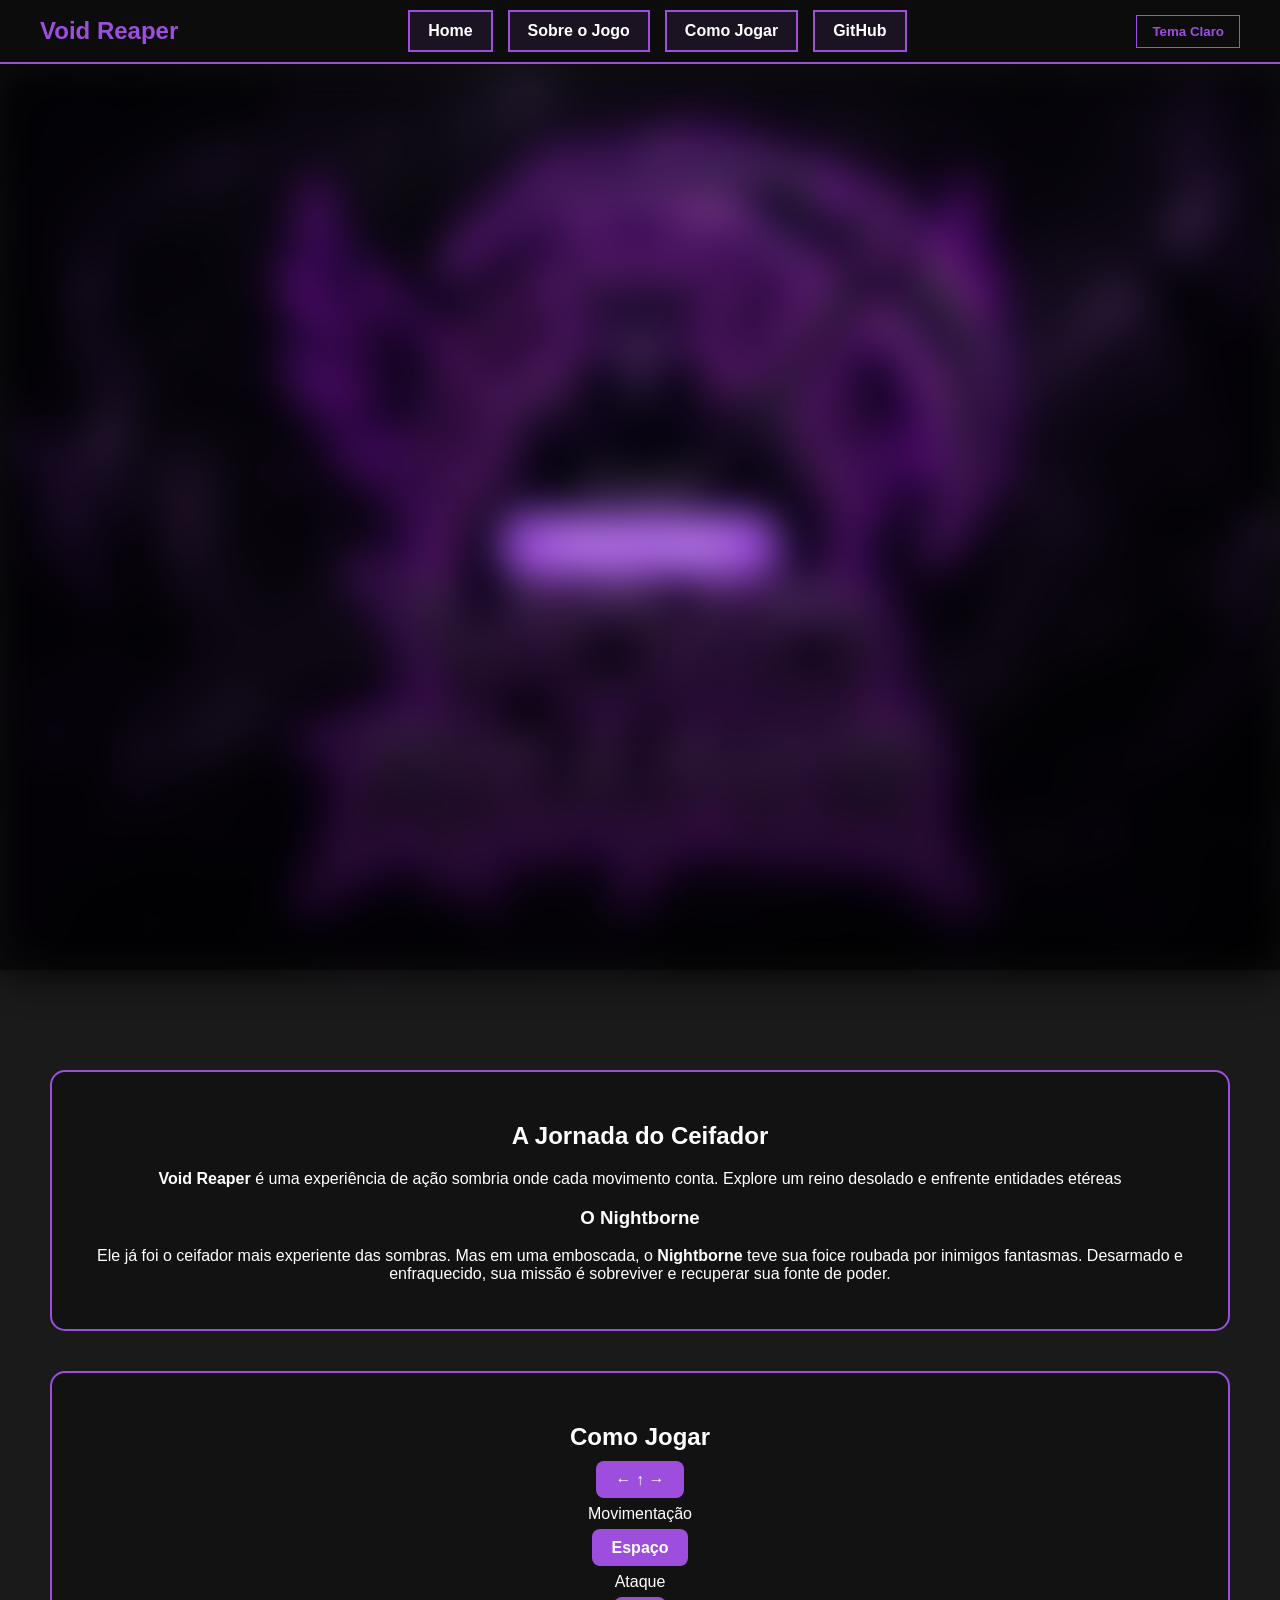
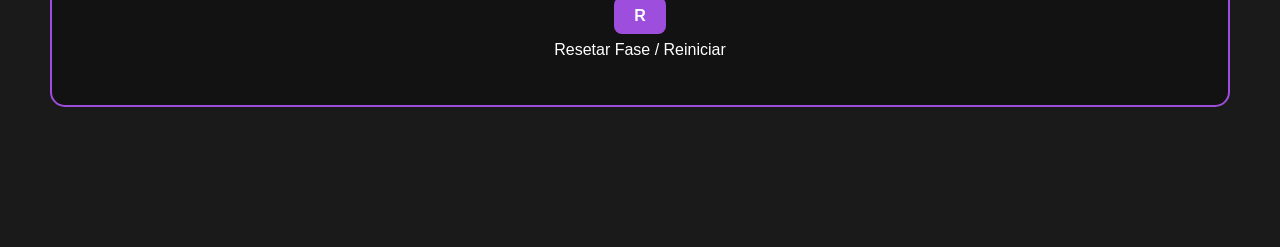
==== commit 468001d8: "a" ====
--- a/index.html
+++ b/index.html
@@ -6,9 +6,7 @@
     <title>Void Reaper | Oficial</title>
     <link rel="stylesheet" href="style.css">
 </head>
-<body>
-    
-    <header>
+<body> <header>
         <div class="header-container">
             <div class="logo-text">Void Reaper</div>
             <nav>
@@ -25,10 +23,8 @@
 
     <div id="conteudo-sensivel" style="filter: blur(20px); transition: 0.5s;">
         <section id="home" class="hero">
-            <div class="hero-inner">
-                <p id="mensagem-boas-vindas" style="font-size: 24px; font-weight: bold; text-shadow: 2px 2px 10px black; margin-bottom: 20px;"></p>
-                <a href="game/index.html" target="_blank" class="btn-jogar">JOGAR AGORA</a>
-            </div>
+            <p id="mensagem-boas-vindas"></p>
+            <a href="game/index.html" target="_blank" class="btn-jogar">JOGAR AGORA</a>
         </section>
     </div>
 
